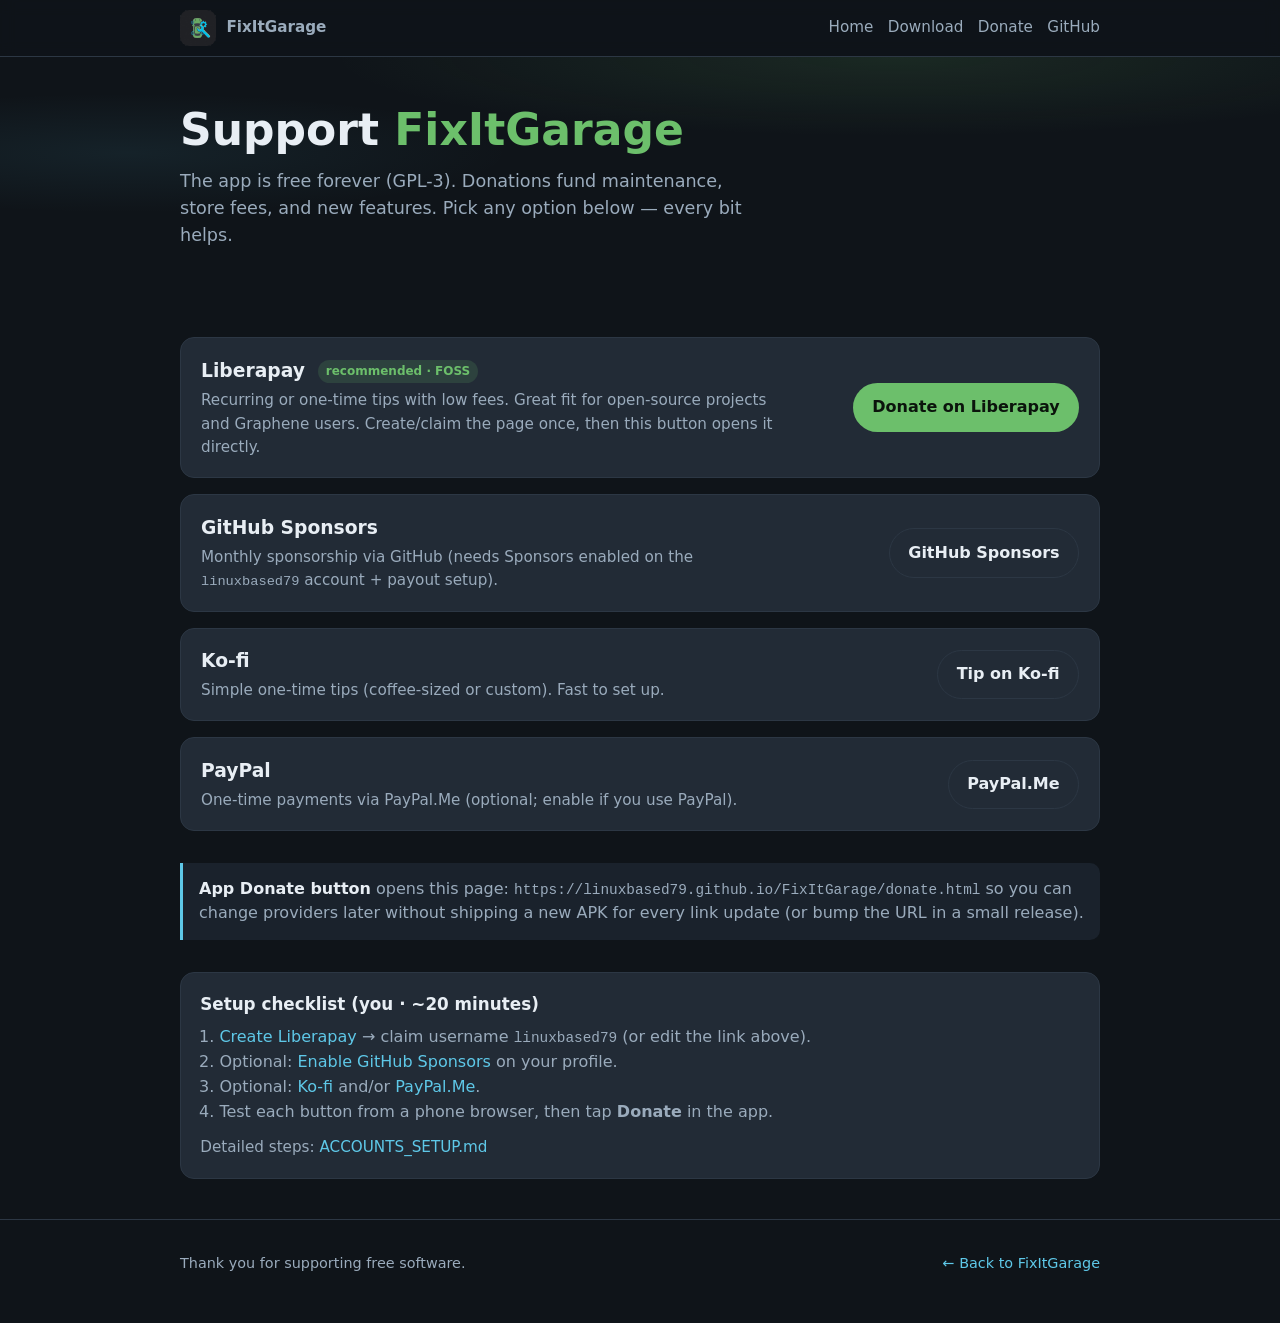
==== docs/donate.html @ 00217889 "v0.2.21: project website, donate page, account setup guide - GitHub Pages site under docs/ (home + d" ====
<!DOCTYPE html>
<html lang="en">
<head>
  <meta charset="utf-8" />
  <meta name="viewport" content="width=device-width, initial-scale=1" />
  <title>Donate — FixItGarage</title>
  <meta name="description" content="Support FixItGarage development. Free and open source vehicle maintenance for Android." />
  <link rel="icon" href="assets/icon.png" />
  <link rel="stylesheet" href="css/site.css" />
</head>
<body>
  <header>
    <div class="wrap nav">
      <a class="brand" href="./">
        <img src="assets/icon.png" alt="" width="36" height="36" />
        FixItGarage
      </a>
      <nav class="nav-links">
        <a href="./">Home</a>
        <a href="./#download">Download</a>
        <a href="donate.html">Donate</a>
        <a href="https://github.com/linuxbased79/FixItGarage">GitHub</a>
      </nav>
    </div>
  </header>

  <main>
    <section class="hero" style="padding-bottom:1.5rem">
      <div class="wrap">
        <h1>Support <span style="color:var(--green)">FixItGarage</span></h1>
        <p class="lead">
          The app is free forever (GPL-3). Donations fund maintenance, store fees, and new features.
          Pick any option below — every bit helps.
        </p>
      </div>
    </section>

    <section>
      <div class="wrap donate-options">

        <!-- Primary: Liberapay (FOSS-friendly, recurring OK) -->
        <div class="donate-option" id="liberapay">
          <div>
            <h3>Liberapay <span class="tag">recommended · FOSS</span></h3>
            <p>
              Recurring or one-time tips with low fees. Great fit for open-source projects and Graphene users.
              Create/claim the page once, then this button opens it directly.
            </p>
          </div>
          <a class="btn btn-primary" id="btn-liberapay"
             href="https://liberapay.com/linuxbased79"
             rel="noopener">Donate on Liberapay</a>
        </div>

        <!-- GitHub Sponsors -->
        <div class="donate-option" id="sponsors">
          <div>
            <h3>GitHub Sponsors</h3>
            <p>
              Monthly sponsorship via GitHub (needs Sponsors enabled on the
              <span class="mono">linuxbased79</span> account + payout setup).
            </p>
          </div>
          <a class="btn btn-secondary" id="btn-sponsors"
             href="https://github.com/sponsors/linuxbased79"
             rel="noopener">GitHub Sponsors</a>
        </div>

        <!-- Ko-fi: easy one-time -->
        <div class="donate-option" id="kofi">
          <div>
            <h3>Ko-fi</h3>
            <p>Simple one-time tips (coffee-sized or custom). Fast to set up.</p>
          </div>
          <a class="btn btn-secondary" id="btn-kofi"
             href="https://ko-fi.com/linuxbased79"
             rel="noopener">Tip on Ko-fi</a>
        </div>

        <!-- PayPal.me optional -->
        <div class="donate-option" id="paypal">
          <div>
            <h3>PayPal</h3>
            <p>One-time payments via PayPal.Me (optional; enable if you use PayPal).</p>
          </div>
          <a class="btn btn-secondary" id="btn-paypal"
             href="https://paypal.me/linuxbased79"
             rel="noopener">PayPal.Me</a>
        </div>

        <div class="note">
          <strong style="color:var(--text)">App Donate button</strong> opens this page:
          <span class="mono">https://linuxbased79.github.io/FixItGarage/donate.html</span>
          so you can change providers later without shipping a new APK for every link update
          (or bump the URL in a small release).
        </div>

        <div class="card">
          <h3>Setup checklist (you · ~20 minutes)</h3>
          <ol class="muted" style="margin:0.5rem 0 0; padding-left:1.2rem">
            <li><a href="https://liberapay.com/sign-up">Create Liberapay</a> → claim username <span class="mono">linuxbased79</span> (or edit the link above).</li>
            <li>Optional: <a href="https://github.com/sponsors">Enable GitHub Sponsors</a> on your profile.</li>
            <li>Optional: <a href="https://ko-fi.com/">Ko-fi</a> and/or <a href="https://www.paypal.com/paypalme/">PayPal.Me</a>.</li>
            <li>Test each button from a phone browser, then tap <strong>Donate</strong> in the app.</li>
          </ol>
          <p class="muted" style="margin-top:0.75rem">
            Detailed steps: <a href="https://github.com/linuxbased79/FixItGarage/blob/main/ACCOUNTS_SETUP.md">ACCOUNTS_SETUP.md</a>
          </p>
        </div>
      </div>
    </section>
  </main>

  <footer>
    <div class="wrap row">
      <div>Thank you for supporting free software.</div>
      <div><a href="./">← Back to FixItGarage</a></div>
    </div>
  </footer>
</body>
</html>
---- docs/css/site.css ----
:root {
  --bg: #0f1419;
  --bg2: #1a222c;
  --card: #222b36;
  --text: #e8eef4;
  --muted: #9aabbc;
  --green: #6cbf6b;
  --cyan: #5ec8e8;
  --line: #2c3744;
  --radius: 14px;
  --max: 960px;
  font-family: "Segoe UI", system-ui, -apple-system, sans-serif;
}

* { box-sizing: border-box; }
html { scroll-behavior: smooth; }
body {
  margin: 0;
  background: var(--bg);
  color: var(--text);
  line-height: 1.55;
}

a { color: var(--cyan); text-decoration: none; }
a:hover { text-decoration: underline; }

.wrap { max-width: var(--max); margin: 0 auto; padding: 0 1.25rem; }

header {
  border-bottom: 1px solid var(--line);
  background: rgba(15, 20, 25, 0.92);
  position: sticky;
  top: 0;
  z-index: 10;
  backdrop-filter: blur(8px);
}
.nav {
  display: flex;
  align-items: center;
  gap: 1rem;
  min-height: 3.5rem;
  flex-wrap: wrap;
}
.brand {
  display: flex;
  align-items: center;
  gap: 0.65rem;
  color: var(--text);
  font-weight: 700;
  text-decoration: none;
}
.brand img {
  width: 36px;
  height: 36px;
  border-radius: 9px;
}
.nav links, .nav-links {
  display: flex;
  gap: 0.9rem;
  flex-wrap: wrap;
  margin-left: auto;
}
.nav a { color: var(--muted); font-size: 0.95rem; }
.nav a:hover { color: var(--text); }

.hero {
  padding: 3rem 0 2.5rem;
  background:
    radial-gradient(ellipse 80% 60% at 70% 0%, rgba(108, 191, 107, 0.12), transparent 55%),
    radial-gradient(ellipse 60% 50% at 10% 40%, rgba(94, 200, 232, 0.08), transparent 50%);
}
.hero-grid {
  display: grid;
  grid-template-columns: 1.2fr 0.8fr;
  gap: 2rem;
  align-items: center;
}
@media (max-width: 800px) {
  .hero-grid { grid-template-columns: 1fr; }
}
.hero h1 {
  font-size: clamp(2rem, 5vw, 2.75rem);
  line-height: 1.15;
  margin: 0 0 0.75rem;
}
.hero h1 span { color: var(--green); }
.lead { color: var(--muted); font-size: 1.1rem; margin: 0 0 1.5rem; max-width: 36rem; }
.actions { display: flex; flex-wrap: wrap; gap: 0.75rem; }
.btn {
  display: inline-flex;
  align-items: center;
  justify-content: center;
  padding: 0.7rem 1.15rem;
  border-radius: 999px;
  font-weight: 600;
  border: 1px solid transparent;
  text-decoration: none !important;
}
.btn-primary { background: var(--green); color: #0b140c; }
.btn-primary:hover { filter: brightness(1.05); }
.btn-secondary { background: var(--card); color: var(--text); border-color: var(--line); }
.btn-secondary:hover { border-color: var(--cyan); }
.btn-cyan { background: var(--cyan); color: #0a1a20; }

.phone {
  width: min(280px, 100%);
  border-radius: 24px;
  border: 1px solid var(--line);
  box-shadow: 0 20px 50px rgba(0,0,0,0.45);
  display: block;
  margin: 0 auto;
}

section { padding: 2.5rem 0; }
section h2 {
  margin: 0 0 1rem;
  font-size: 1.6rem;
}
.muted { color: var(--muted); }

.grid {
  display: grid;
  grid-template-columns: repeat(auto-fit, minmax(220px, 1fr));
  gap: 1rem;
}
.card {
  background: var(--card);
  border: 1px solid var(--line);
  border-radius: var(--radius);
  padding: 1.15rem 1.2rem;
}
.card h3 { margin: 0 0 0.4rem; font-size: 1.05rem; }
.card p { margin: 0; color: var(--muted); font-size: 0.95rem; }

.shots {
  display: grid;
  grid-template-columns: repeat(auto-fit, minmax(160px, 1fr));
  gap: 0.75rem;
}
.shots img {
  width: 100%;
  border-radius: 12px;
  border: 1px solid var(--line);
  background: var(--bg2);
}

.donate-options {
  display: grid;
  gap: 1rem;
}
.donate-option {
  display: flex;
  flex-wrap: wrap;
  gap: 1rem;
  align-items: center;
  justify-content: space-between;
  background: var(--card);
  border: 1px solid var(--line);
  border-radius: var(--radius);
  padding: 1.1rem 1.25rem;
}
.donate-option h3 { margin: 0 0 0.25rem; }
.donate-option p { margin: 0; color: var(--muted); font-size: 0.95rem; max-width: 36rem; }
.tag {
  display: inline-block;
  font-size: 0.75rem;
  padding: 0.15rem 0.5rem;
  border-radius: 999px;
  background: rgba(108, 191, 107, 0.15);
  color: var(--green);
  margin-left: 0.4rem;
  vertical-align: middle;
}
.tag.warn {
  background: rgba(232, 180, 94, 0.15);
  color: #e8b45e;
}

footer {
  border-top: 1px solid var(--line);
  padding: 2rem 0 3rem;
  color: var(--muted);
  font-size: 0.9rem;
}
footer .row {
  display: flex;
  flex-wrap: wrap;
  gap: 1rem;
  justify-content: space-between;
}

code, .mono {
  font-family: ui-monospace, SFMono-Regular, Menlo, Consolas, monospace;
  font-size: 0.9em;
}
.note {
  background: var(--bg2);
  border-left: 3px solid var(--cyan);
  padding: 0.85rem 1rem;
  border-radius: 0 10px 10px 0;
  color: var(--muted);
  margin: 1rem 0;
}
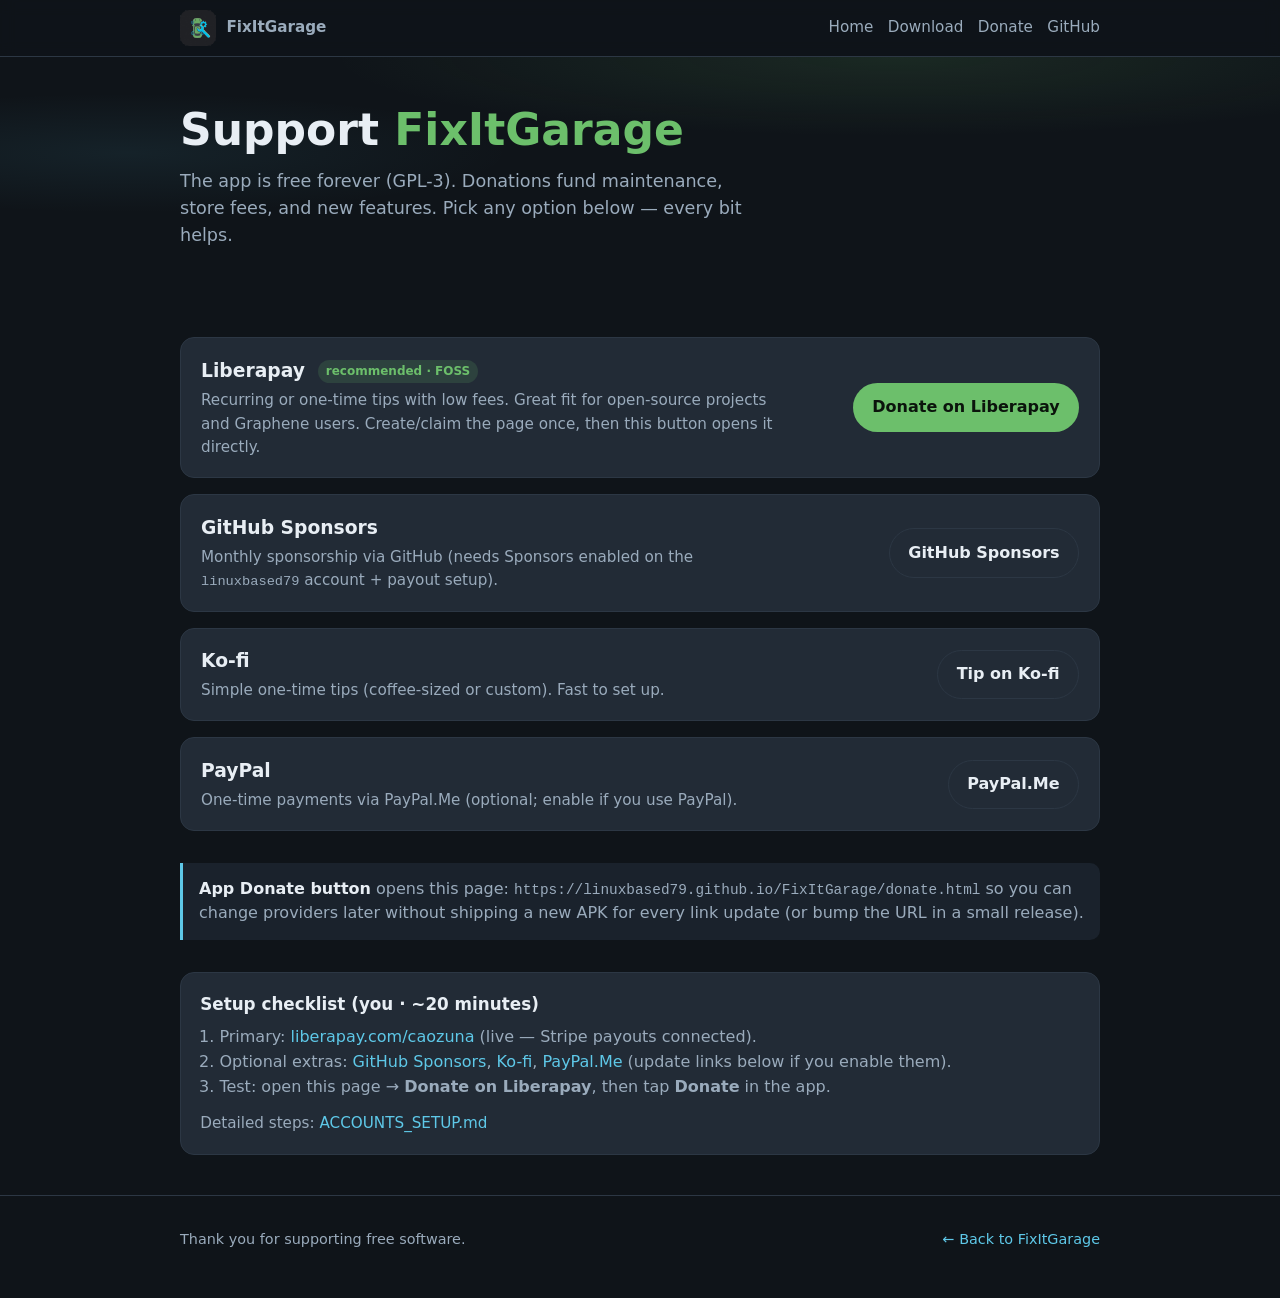
==== commit 16888c5c: "docs: point Liberapay donate button to caozuna Public profile: https://liberapay.com/caozuna" ====
--- a/docs/donate.html
+++ b/docs/donate.html
@@ -48,7 +48,7 @@
             </p>
           </div>
           <a class="btn btn-primary" id="btn-liberapay"
-             href="https://liberapay.com/linuxbased79"
+             href="https://liberapay.com/caozuna"
              rel="noopener">Donate on Liberapay</a>
         </div>
 
@@ -98,10 +98,9 @@
         <div class="card">
           <h3>Setup checklist (you · ~20 minutes)</h3>
           <ol class="muted" style="margin:0.5rem 0 0; padding-left:1.2rem">
-            <li><a href="https://liberapay.com/sign-up">Create Liberapay</a> → claim username <span class="mono">linuxbased79</span> (or edit the link above).</li>
-            <li>Optional: <a href="https://github.com/sponsors">Enable GitHub Sponsors</a> on your profile.</li>
-            <li>Optional: <a href="https://ko-fi.com/">Ko-fi</a> and/or <a href="https://www.paypal.com/paypalme/">PayPal.Me</a>.</li>
-            <li>Test each button from a phone browser, then tap <strong>Donate</strong> in the app.</li>
+            <li>Primary: <a href="https://liberapay.com/caozuna">liberapay.com/caozuna</a> (live — Stripe payouts connected).</li>
+            <li>Optional extras: <a href="https://github.com/sponsors">GitHub Sponsors</a>, <a href="https://ko-fi.com/">Ko-fi</a>, <a href="https://www.paypal.com/paypalme/">PayPal.Me</a> (update links below if you enable them).</li>
+            <li>Test: open this page → <strong>Donate on Liberapay</strong>, then tap <strong>Donate</strong> in the app.</li>
           </ol>
           <p class="muted" style="margin-top:0.75rem">
             Detailed steps: <a href="https://github.com/linuxbased79/FixItGarage/blob/main/ACCOUNTS_SETUP.md">ACCOUNTS_SETUP.md</a>
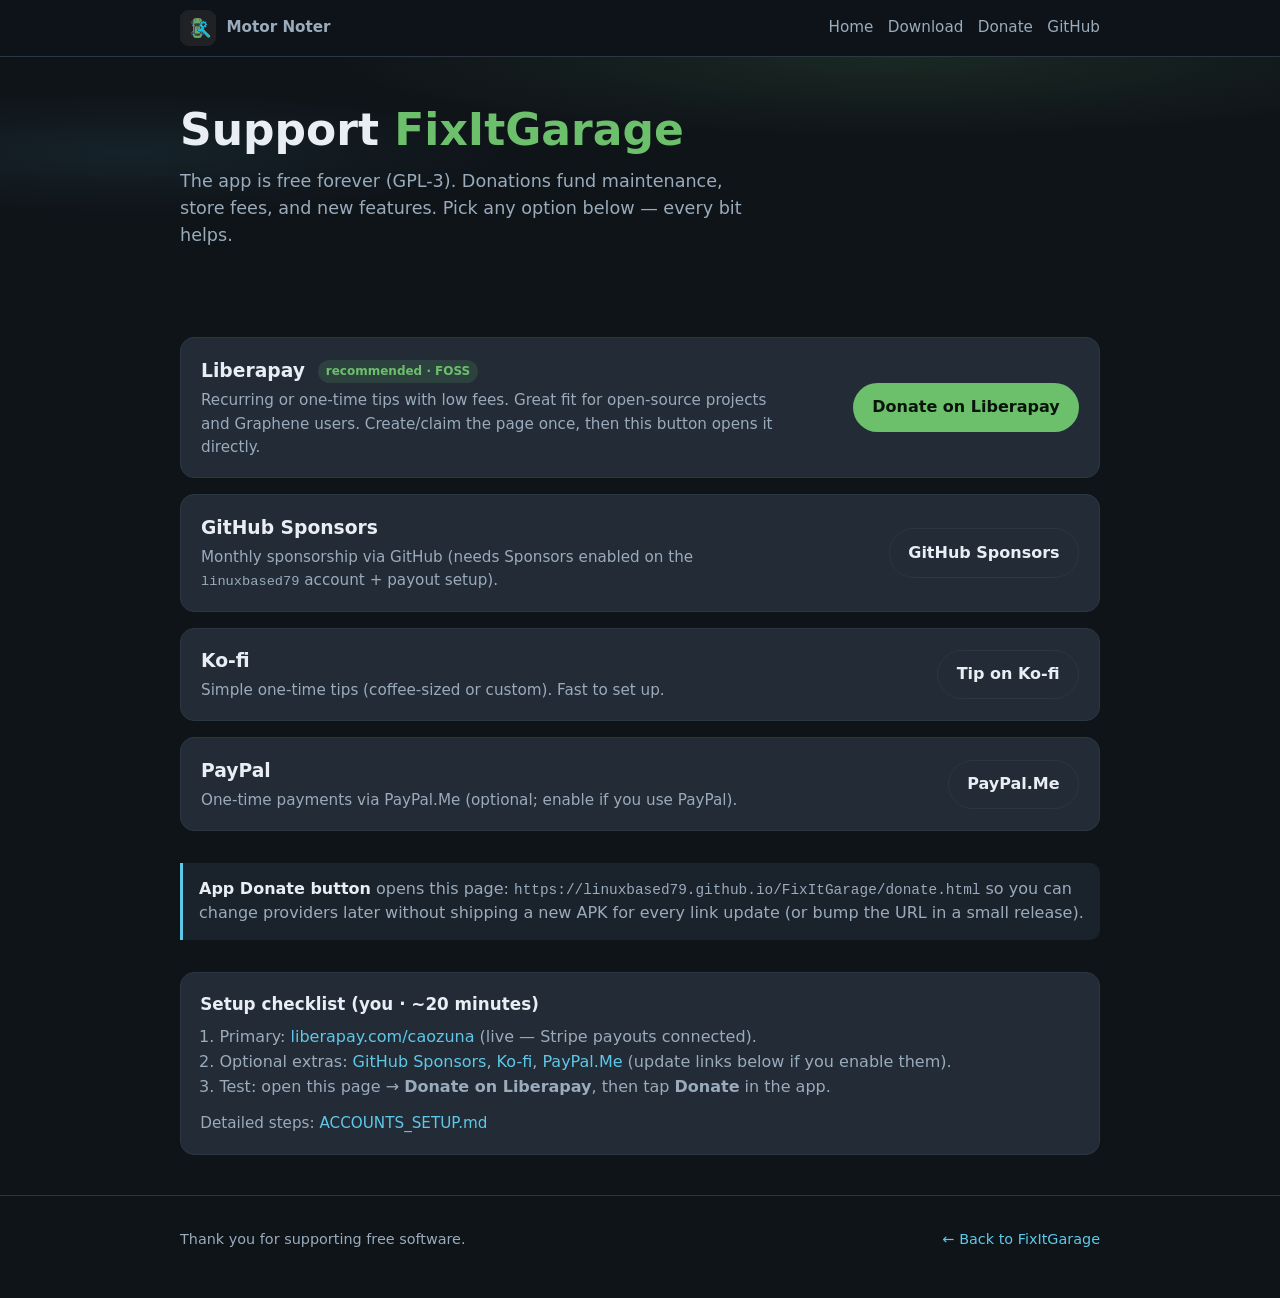
==== commit f6750c8f: "0.2.43: Motor Noter rename + security hardening Display name is Motor Noter; package stays org.fixit" ====
--- a/docs/donate.html
+++ b/docs/donate.html
@@ -3,9 +3,11 @@
 <head>
   <meta charset="utf-8" />
   <meta name="viewport" content="width=device-width, initial-scale=1" />
-  <title>Donate — FixItGarage</title>
-  <meta name="description" content="Support FixItGarage development. Free and open source vehicle maintenance for Android." />
-  <link rel="icon" href="assets/icon.png" />
+  <title>Donate — Motor Noter</title>
+  <meta name="description" content="Support Motor Noter development. Free and open source vehicle notes for Android." />
+  <link rel="icon" href="assets/favicon.ico" sizes="any" />
+  <link rel="icon" type="image/png" href="assets/icon.png" sizes="512x512" />
+  <link rel="apple-touch-icon" href="assets/avatar.png" />
   <link rel="stylesheet" href="css/site.css" />
 </head>
 <body>
@@ -13,7 +15,7 @@
     <div class="wrap nav">
       <a class="brand" href="./">
         <img src="assets/icon.png" alt="" width="36" height="36" />
-        FixItGarage
+        Motor Noter
       </a>
       <nav class="nav-links">
         <a href="./">Home</a>
